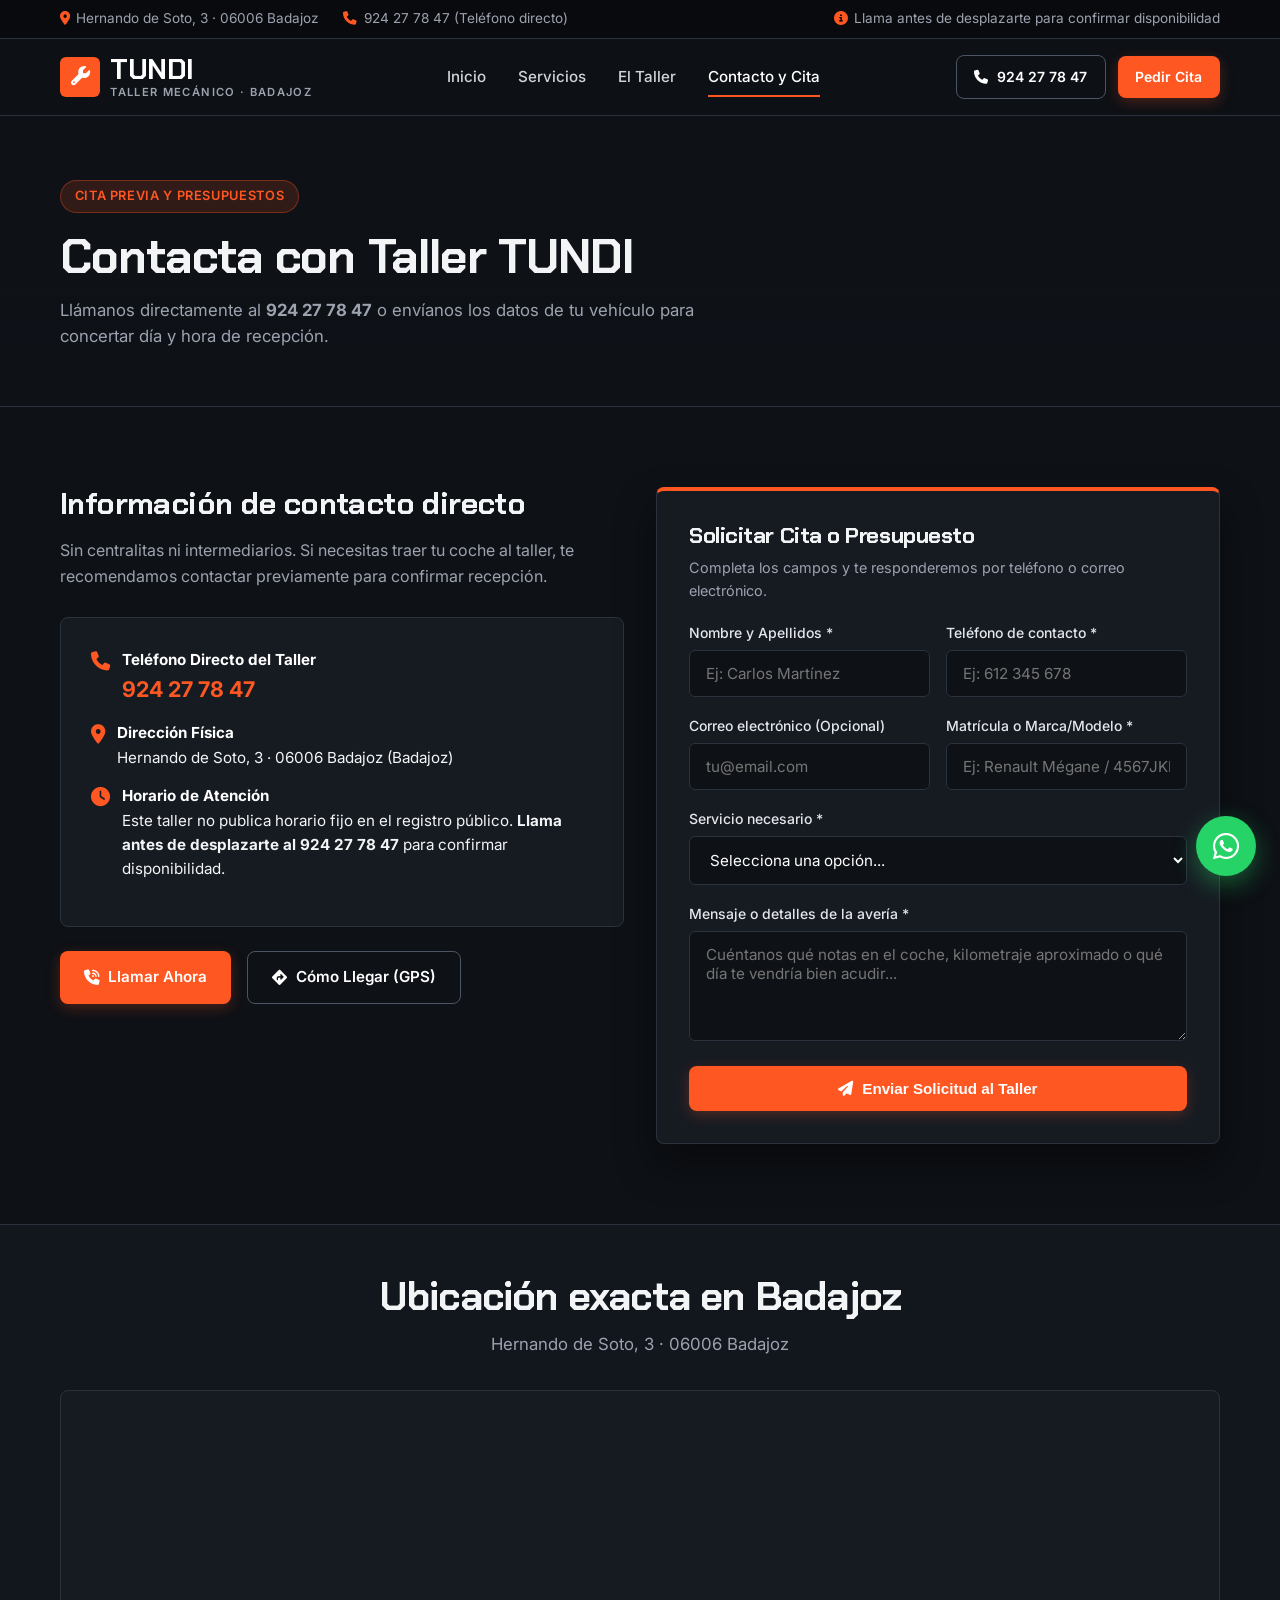
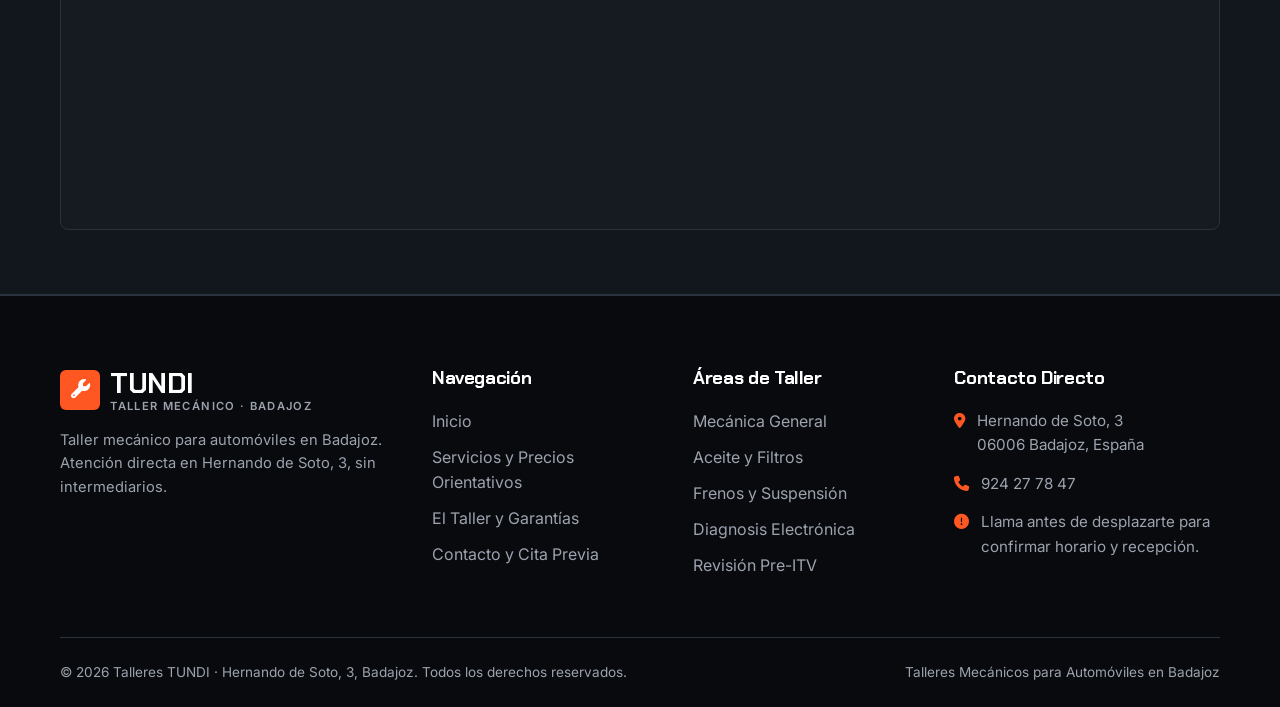
==== contacto.html @ cde03695 "Create contacto.html" ====
<!DOCTYPE html>
<html lang="es">
<head>
  <meta charset="UTF-8">
  <meta name="viewport" content="width=device-width, initial-scale=1.0">
  <title>Contacto y Cita Previa | Taller TUNDI en Badajoz (924 27 78 47)</title>
  <meta name="description" content="Pide cita previa o presupuesto en Talleres TUNDI. Dirección: Hernando de Soto, 3, 06006 Badajoz. Teléfono directo: 924 27 78 47.">
  <link rel="preconnect" href="https://fonts.googleapis.com">
  <link rel="preconnect" href="https://fonts.gstatic.com" crossorigin>
  <link href="https://fonts.googleapis.com/css2?family=Chakra+Petch:wght@600;700&family=Inter:wght@400;500;600;700&display=swap" rel="stylesheet">
  <link rel="stylesheet" href="https://cdnjs.cloudflare.com/ajax/libs/font-awesome/6.5.1/css/all.min.css">
  <link rel="stylesheet" href="styles.css">
</head>
<body>

  <!-- Barra Superior -->
  <div class="top-bar">
    <div class="container top-bar-inner">
      <div class="top-bar-info">
        <span><i class="fa-solid fa-location-dot"></i> Hernando de Soto, 3 · 06006 Badajoz</span>
        <a href="tel:+34924277847"><i class="fa-solid fa-phone"></i> 924 27 78 47 (Teléfono directo)</a>
      </div>
      <div class="top-bar-info">
        <span><i class="fa-solid fa-circle-info"></i> Llama antes de desplazarte para confirmar disponibilidad</span>
      </div>
    </div>
  </div>

  <!-- Header -->
  <header class="header">
    <div class="container nav-container">
      <a href="index.html" class="brand-logo">
        <div class="brand-icon"><i class="fa-solid fa-wrench"></i></div>
        <div>
          TUNDI
          <span class="brand-sub">Taller Mecánico · Badajoz</span>
        </div>
      </a>

      <nav class="nav-menu" id="navMenu">
        <a href="index.html" class="nav-link">Inicio</a>
        <a href="servicios.html" class="nav-link">Servicios</a>
        <a href="nosotros.html" class="nav-link">El Taller</a>
        <a href="contacto.html" class="nav-link active">Contacto y Cita</a>
      </nav>

      <div class="nav-actions">
        <a href="tel:+34924277847" class="btn btn-outline btn-sm">
          <i class="fa-solid fa-phone"></i> 924 27 78 47
        </a>
        <a href="contacto.html" class="btn btn-primary btn-sm">
          Pedir Cita
        </a>
        <button class="mobile-toggle" id="mobileToggle" aria-label="Abrir menú">
          <i class="fa-solid fa-bars"></i>
        </button>
      </div>
    </div>
  </header>

  <!-- Cabecera de Página -->
  <section class="page-header">
    <div class="container">
      <div class="badge">Cita Previa y Presupuestos</div>
      <h1>Contacta con Taller TUNDI</h1>
      <p>Llámanos directamente al <strong>924 27 78 47</strong> o envíanos los datos de tu vehículo para concertar día y hora de recepción.</p>
    </div>
  </section>

  <!-- Sección Principal de Contacto y Formulario -->
  <section class="section">
    <div class="container">
      <div class="grid-2">
        <!-- Columna Datos Directos -->
        <div>
          <h2 style="font-size: 1.9rem; margin-bottom: 1rem;">Información de contacto directo</h2>
          <p style="color: var(--text-muted); margin-bottom: 1.75rem;">
            Sin centralitas ni intermediarios. Si necesitas traer tu coche al taller, te recomendamos contactar previamente para confirmar recepción.
          </p>

          <div class="card" style="margin-bottom: 1.5rem;">
            <ul class="footer-contact" style="margin-bottom: 0;">
              <li>
                <i class="fa-solid fa-phone" style="font-size: 1.2rem;"></i>
                <div>
                  <strong style="display: block; color: #fff;">Teléfono Directo del Taller</strong>
                  <a href="tel:+34924277847" style="font-size: 1.35rem; font-weight: 700; color: var(--accent);">924 27 78 47</a>
                </div>
              </li>
              <li>
                <i class="fa-solid fa-location-dot" style="font-size: 1.2rem;"></i>
                <div>
                  <strong style="display: block; color: #fff;">Dirección Física</strong>
                  <span>Hernando de Soto, 3 · 06006 Badajoz (Badajoz)</span>
                </div>
              </li>
              <li>
                <i class="fa-solid fa-clock" style="font-size: 1.2rem;"></i>
                <div>
                  <strong style="display: block; color: #fff;">Horario de Atención</strong>
                  <span>Este taller no publica horario fijo en el registro público. <strong>Llama antes de desplazarte al 924 27 78 47</strong> para confirmar disponibilidad.</span>
                </div>
              </li>
            </ul>
          </div>

          <div style="display: flex; gap: 1rem; flex-wrap: wrap; margin-bottom: 2rem;">
            <a href="tel:+34924277847" class="btn btn-primary">
              <i class="fa-solid fa-phone-volume"></i> Llamar Ahora
            </a>
            <a href="https://www.google.com/maps/dir/?api=1&destination=Hernando+de+Soto+3+06006+Badajoz" target="_blank" rel="noopener" class="btn btn-outline">
              <i class="fa-solid fa-diamond-turn-right"></i> Cómo Llegar (GPS)
            </a>
          </div>
        </div>

        <!-- Columna Formulario Completo -->
        <div class="hero-card">
          <h3>Solicitar Cita o Presupuesto</h3>
          <p>Completa los campos y te responderemos por teléfono o correo electrónico.</p>

          <!-- REEMPLAZA 'TU_ACCESS_KEY_DE_WEB3FORMS' CON TU CLAVE GRATUITA DE https://web3forms.com -->
          <form action="https://api.web3forms.com/submit" method="POST" class="tundi-form">
            <input type="hidden" name="access_key" value="TU_ACCESS_KEY_DE_WEB3FORMS">
            <input type="hidden" name="subject" value="Solicitud de Cita/Presupuesto - Taller TUNDI">

            <div class="form-row">
              <div class="form-group">
                <label for="c-nombre">Nombre y Apellidos *</label>
                <input type="text" id="c-nombre" name="nombre" placeholder="Ej: Carlos Martínez" required>
              </div>

              <div class="form-group">
                <label for="c-telefono">Teléfono de contacto *</label>
                <input type="tel" id="c-telefono" name="telefono" placeholder="Ej: 612 345 678" required>
              </div>
            </div>

            <div class="form-row">
              <div class="form-group">
                <label for="c-email">Correo electrónico (Opcional)</label>
                <input type="email" id="c-email" name="email" placeholder="tu@email.com">
              </div>

              <div class="form-group">
                <label for="c-vehiculo">Matrícula o Marca/Modelo *</label>
                <input type="text" id="c-vehiculo" name="vehiculo" placeholder="Ej: Renault Mégane / 4567JKL" required>
              </div>
            </div>

            <div class="form-group">
              <label for="c-servicio">Servicio necesario *</label>
              <select id="c-servicio" name="servicio" required>
                <option value="">Selecciona una opción...</option>
                <option value="Mecanica General">Mecánica general (motor, embrague, distribución)</option>
                <option value="Cambio Aceite y Filtros">Cambio de aceite y filtros</option>
                <option value="Frenos y Suspension">Frenos y suspensión</option>
                <option value="Neumaticos">Neumáticos y alineación</option>
                <option value="Diagnosis Electronica">Diagnosis electrónica / Testigo encendido</option>
                <option value="Aire Acondicionado">Aire acondicionado</option>
                <option value="Pre-ITV">Revisión Pre-ITV</option>
                <option value="Electricidad">Electricidad / Batería / Alternador</option>
                <option value="Otro">Otra consulta / Confirmar disponibilidad</option>
              </select>
            </div>

            <div class="form-group">
              <label for="c-mensaje">Mensaje o detalles de la avería *</label>
              <textarea id="c-mensaje" name="mensaje" placeholder="Cuéntanos qué notas en el coche, kilometraje aproximado o qué día te vendría bien acudir..." required></textarea>
            </div>

            <button type="submit" class="btn btn-primary" style="width: 100%;">
              <i class="fa-solid fa-paper-plane"></i> Enviar Solicitud al Taller
            </button>

            <div class="form-status"></div>
          </form>
        </div>
      </div>
    </div>
  </section>

  <!-- Mapa Interactivo Completo -->
  <section class="section section-alt" style="padding-top: 3rem; padding-bottom: 4rem;">
    <div class="container">
      <div class="section-header" style="margin-bottom: 2rem;">
        <h2>Ubicación exacta en Badajoz</h2>
        <p>Hernando de Soto, 3 · 06006 Badajoz</p>
      </div>

      <div class="map-container" style="height: 440px;">
        <iframe 
          src="https://www.google.com/maps?q=Hernando+de+Soto,+3,+06006+Badajoz,+España&output=embed" 
          title="Mapa de ubicación de Talleres TUNDI en Hernando de Soto, 3, Badajoz"
          loading="lazy" 
          referrerpolicy="no-referrer-when-downgrade">
        </iframe>
      </div>
    </div>
  </section>

  <!-- Footer -->
  <footer class="footer">
    <div class="container">
      <div class="footer-grid">
        <div>
          <a href="index.html" class="brand-logo" style="margin-bottom: 1rem;">
            <div class="brand-icon"><i class="fa-solid fa-wrench"></i></div>
            <div>
              TUNDI
              <span class="brand-sub">Taller Mecánico · Badajoz</span>
            </div>
          </a>
          <p style="font-size: 0.92rem; margin-bottom: 1.25rem;">
            Taller mecánico para automóviles en Badajoz. Atención directa en Hernando de Soto, 3, sin intermediarios.
          </p>
        </div>

        <div>
          <h4>Navegación</h4>
          <ul class="footer-links">
            <li><a href="index.html">Inicio</a></li>
            <li><a href="servicios.html">Servicios y Precios Orientativos</a></li>
            <li><a href="nosotros.html">El Taller y Garantías</a></li>
            <li><a href="contacto.html">Contacto y Cita Previa</a></li>
          </ul>
        </div>

        <div>
          <h4>Áreas de Taller</h4>
          <ul class="footer-links">
            <li><a href="servicios.html#mecanica">Mecánica General</a></li>
            <li><a href="servicios.html#mantenimiento">Aceite y Filtros</a></li>
            <li><a href="servicios.html#frenos">Frenos y Suspensión</a></li>
            <li><a href="servicios.html#diagnosis">Diagnosis Electrónica</a></li>
            <li><a href="servicios.html#preitv">Revisión Pre-ITV</a></li>
          </ul>
        </div>

        <div>
          <h4>Contacto Directo</h4>
          <ul class="footer-contact">
            <li>
              <i class="fa-solid fa-location-dot"></i>
              <span>Hernando de Soto, 3<br>06006 Badajoz, España</span>
            </li>
            <li>
              <i class="fa-solid fa-phone"></i>
              <a href="tel:+34924277847">924 27 78 47</a>
            </li>
            <li>
              <i class="fa-solid fa-circle-exclamation"></i>
              <span>Llama antes de desplazarte para confirmar horario y recepción.</span>
            </li>
          </ul>
        </div>
      </div>

      <div class="footer-bottom">
        <p>&copy; <span id="currentYear">2026</span> Talleres TUNDI · Hernando de Soto, 3, Badajoz. Todos los derechos reservados.</p>
        <p>Talleres Mecánicos para Automóviles en Badajoz</p>
      </div>
    </div>
  </footer>

  <!-- Botón Flotante WhatsApp -->
  <a href="https://wa.me/34924277847?text=Hola%20Taller%20TUNDI,%20quisiera%20pedir%20cita%20previa%20para%20revisar%20mi%20coche." target="_blank" rel="noopener" class="whatsapp-float" aria-label="Contactar por WhatsApp">
    <span class="whatsapp-tooltip">¿Necesitas cita o presupuesto?</span>
    <i class="fa-brands fa-whatsapp"></i>
  </a>

  <script src="script.js"></script>
</body>
</html>
---- styles.css ----
/* ==========================================================================
   TALLERES TUNDI - BADAJOZ | HOJA DE ESTILOS PRINCIPAL
   Diseño Industrial Moderno & Conversión Local
   ========================================================================== */

:root {
  --bg-dark: #0e1116;
  --bg-card: #161b22;
  --bg-card-hover: #1f2630;
  --bg-light: #f4f6f9;
  --text-main: #f3f4f6;
  --text-muted: #9ca3af;
  --text-dark: #111827;
  --accent: #ff5722;
  --accent-hover: #e64a19;
  --accent-glow: rgba(255, 87, 34, 0.25);
  --whatsapp: #25d366;
  --whatsapp-hover: #1ebe5d;
  --border-dark: #2a323d;
  --radius: 8px;
  --transition: all 0.25s cubic-bezier(0.4, 0, 0.2, 1);
  --container-width: 1200px;
}

/* Reset y Base */
*, *::before, *::after {
  box-sizing: border-box;
  margin: 0;
  padding: 0;
}

html {
  scroll-behavior: smooth;
  font-size: 16px;
}

body {
  font-family: 'Inter', -apple-system, BlinkMacSystemFont, sans-serif;
  background-color: var(--bg-dark);
  color: var(--text-main);
  line-height: 1.6;
  overflow-x: hidden;
}

h1, h2, h3, h4, .brand-logo {
  font-family: 'Chakra Petch', sans-serif;
  font-weight: 700;
  line-height: 1.15;
  letter-spacing: -0.02em;
}

a {
  color: inherit;
  text-decoration: none;
  transition: var(--transition);
}

ul {
  list-style: none;
}

img {
  max-width: 100%;
  display: block;
}

.container {
  width: 100%;
  max-width: var(--container-width);
  margin: 0 auto;
  padding: 0 1.25rem;
}

/* ==========================================================================
   TOP BAR & HEADER NAVEGACIÓN
   ========================================================================== */
.top-bar {
  background-color: #080a0d;
  border-bottom: 1px solid var(--border-dark);
  font-size: 0.85rem;
  color: var(--text-muted);
  padding: 0.5rem 0;
}

.top-bar-inner {
  display: flex;
  justify-content: space-between;
  align-items: center;
  flex-wrap: wrap;
  gap: 0.75rem;
}

.top-bar-info {
  display: flex;
  align-items: center;
  gap: 1.5rem;
  flex-wrap: wrap;
}

.top-bar-info span, .top-bar-info a {
  display: inline-flex;
  align-items: center;
  gap: 0.4rem;
}

.top-bar-info i {
  color: var(--accent);
}

.top-bar-info a:hover {
  color: #fff;
}

.header {
  position: sticky;
  top: 0;
  z-index: 999;
  background-color: rgba(14, 17, 22, 0.95);
  backdrop-filter: blur(10px);
  border-bottom: 1px solid var(--border-dark);
}

.nav-container {
  display: flex;
  justify-content: space-between;
  align-items: center;
  height: 76px;
}

.brand-logo {
  display: flex;
  align-items: center;
  gap: 0.65rem;
  font-size: 1.75rem;
  color: #fff;
  text-transform: uppercase;
}

.brand-icon {
  background: var(--accent);
  color: #fff;
  width: 40px;
  height: 40px;
  border-radius: 6px;
  display: grid;
  place-items: center;
  font-size: 1.2rem;
}

.brand-sub {
  display: block;
  font-family: 'Inter', sans-serif;
  font-size: 0.7rem;
  font-weight: 600;
  color: var(--text-muted);
  letter-spacing: 0.12em;
  text-transform: uppercase;
}

.nav-menu {
  display: flex;
  align-items: center;
  gap: 2rem;
}

.nav-link {
  font-weight: 500;
  font-size: 0.95rem;
  color: #d1d5db;
  position: relative;
  padding: 0.5rem 0;
}

.nav-link:hover, .nav-link.active {
  color: #fff;
}

.nav-link::after {
  content: '';
  position: absolute;
  bottom: 0;
  left: 0;
  width: 0;
  height: 2px;
  background-color: var(--accent);
  transition: var(--transition);
}

.nav-link:hover::after, .nav-link.active::after {
  width: 100%;
}

.nav-actions {
  display: flex;
  align-items: center;
  gap: 0.75rem;
}

.mobile-toggle {
  display: none;
  background: transparent;
  border: 1px solid var(--border-dark);
  color: #fff;
  width: 42px;
  height: 42px;
  border-radius: 6px;
  font-size: 1.25rem;
  cursor: pointer;
}

/* ==========================================================================
   BOTONES Y ELEMENTOS UI
   ========================================================================== */
.btn {
  display: inline-flex;
  align-items: center;
  justify-content: center;
  gap: 0.55rem;
  padding: 0.85rem 1.5rem;
  font-weight: 600;
  font-size: 0.95rem;
  border-radius: var(--radius);
  border: none;
  cursor: pointer;
  transition: var(--transition);
  text-align: center;
}

.btn-primary {
  background-color: var(--accent);
  color: #fff;
  box-shadow: 0 4px 14px var(--accent-glow);
}

.btn-primary:hover {
  background-color: var(--accent-hover);
  transform: translateY(-2px);
}

.btn-outline {
  background-color: transparent;
  color: #fff;
  border: 1px solid #4b5563;
}

.btn-outline:hover {
  border-color: var(--accent);
  background-color: rgba(255, 87, 34, 0.1);
}

.btn-sm {
  padding: 0.6rem 1.1rem;
  font-size: 0.875rem;
}

.badge {
  display: inline-flex;
  align-items: center;
  gap: 0.4rem;
  background-color: rgba(255, 87, 34, 0.15);
  color: var(--accent);
  border: 1px solid rgba(255, 87, 34, 0.35);
  padding: 0.35rem 0.85rem;
  border-radius: 999px;
  font-size: 0.8rem;
  font-weight: 600;
  text-transform: uppercase;
  letter-spacing: 0.05em;
  margin-bottom: 1rem;
}

/* ==========================================================================
   HERO & PAGE HEADERS
   ========================================================================== */
.hero {
  position: relative;
  padding: 5.5rem 0;
  background: 
    linear-gradient(90deg, rgba(14, 17, 22, 0.96) 0%, rgba(14, 17, 22, 0.84) 55%, rgba(14, 17, 22, 0.65) 100%),
    url('https://images.unsplash.com/photo-1619642751034-765dfdf7c58e?auto=format&fit=crop&w=1600&q=80') center/cover no-repeat;
  border-bottom: 1px solid var(--border-dark);
}

.hero-grid {
  display: grid;
  grid-template-columns: 1.25fr 0.85fr;
  gap: 3rem;
  align-items: center;
}

.hero h1 {
  font-size: clamp(2.3rem, 4.5vw, 3.6rem);
  margin-bottom: 1.25rem;
  color: #fff;
}

.hero h1 span {
  color: var(--accent);
}

.hero-lead {
  font-size: 1.125rem;
  color: #d1d5db;
  margin-bottom: 2rem;
  max-width: 600px;
}

.hero-cta-group {
  display: flex;
  flex-wrap: wrap;
  gap: 1rem;
  margin-bottom: 2.5rem;
}

.hero-trust-strip {
  display: grid;
  grid-template-columns: repeat(3, 1fr);
  gap: 1rem;
  padding-top: 1.5rem;
  border-top: 1px solid var(--border-dark);
}

.trust-item strong {
  display: block;
  font-family: 'Chakra Petch', sans-serif;
  font-size: 1.25rem;
  color: #fff;
}

.trust-item span {
  font-size: 0.85rem;
  color: var(--text-muted);
}

/* Tarjeta rápida en Hero */
.hero-card {
  background-color: var(--bg-card);
  border: 1px solid var(--border-dark);
  border-top: 4px solid var(--accent);
  border-radius: var(--radius);
  padding: 2rem;
  box-shadow: 0 20px 40px rgba(0, 0, 0, 0.45);
}

.hero-card h3 {
  font-size: 1.4rem;
  margin-bottom: 0.4rem;
}

.hero-card p {
  font-size: 0.9rem;
  color: var(--text-muted);
  margin-bottom: 1.25rem;
}

/* Cabeceras internas */
.page-header {
  padding: 4rem 0 3.5rem;
  background: 
    linear-gradient(180deg, rgba(14, 17, 22, 0.9) 0%, var(--bg-dark) 100%),
    url('https://images.unsplash.com/photo-1530046339160-ce3e530c7d2f?auto=format&fit=crop&w=1600&q=80') center/cover no-repeat;
  border-bottom: 1px solid var(--border-dark);
}

.page-header h1 {
  font-size: clamp(2rem, 4vw, 3rem);
  margin-bottom: 0.75rem;
}

.page-header p {
  color: var(--text-muted);
  max-width: 680px;
  font-size: 1.05rem;
}

/* ==========================================================================
   SECCIONES GENERALES & CARDS
   ========================================================================== */
.section {
  padding: 5rem 0;
}

.section-alt {
  background-color: #12161d;
  border-top: 1px solid var(--border-dark);
  border-bottom: 1px solid var(--border-dark);
}

.section-header {
  text-align: center;
  max-width: 720px;
  margin: 0 auto 3.5rem;
}

.section-header h2 {
  font-size: clamp(1.85rem, 3.2vw, 2.5rem);
  margin-bottom: 0.75rem;
}

.section-header p {
  color: var(--text-muted);
  font-size: 1.05rem;
}

.grid-3 {
  display: grid;
  grid-template-columns: repeat(auto-fit, minmax(300px, 1fr));
  gap: 1.75rem;
}

.grid-2 {
  display: grid;
  grid-template-columns: repeat(auto-fit, minmax(340px, 1fr));
  gap: 2rem;
}

.card {
  background-color: var(--bg-card);
  border: 1px solid var(--border-dark);
  border-radius: var(--radius);
  padding: 1.85rem;
  transition: var(--transition);
  display: flex;
  flex-direction: column;
  justify-content: space-between;
}

.card:hover {
  background-color: var(--bg-card-hover);
  border-color: rgba(255, 87, 34, 0.5);
  transform: translateY(-4px);
}

.card-icon {
  width: 50px;
  height: 50px;
  background-color: rgba(255, 87, 34, 0.12);
  color: var(--accent);
  border-radius: 8px;
  display: grid;
  place-items: center;
  font-size: 1.35rem;
  margin-bottom: 1.25rem;
}

.card h3 {
  font-size: 1.3rem;
  margin-bottom: 0.65rem;
}

.card p {
  color: var(--text-muted);
  font-size: 0.95rem;
  margin-bottom: 1.25rem;
}

.card-link {
  color: var(--accent);
  font-weight: 600;
  font-size: 0.9rem;
  display: inline-flex;
  align-items: center;
  gap: 0.4rem;
}

.card-link:hover {
  gap: 0.7rem;
}

/* ==========================================================================
   TABLA DE PRECIOS ORIENTATIVOS Y BLOQUES INFORMATIVOS
   ========================================================================== */
.price-table-wrapper {
  background-color: var(--bg-card);
  border: 1px solid var(--border-dark);
  border-radius: var(--radius);
  overflow-x: auto;
}

.price-table {
  width: 100%;
  border-collapse: collapse;
  text-align: left;
}

.price-table th, .price-table td {
  padding: 1rem 1.25rem;
  border-bottom: 1px solid var(--border-dark);
}

.price-table th {
  background-color: #1c222b;
  font-family: 'Chakra Petch', sans-serif;
  text-transform: uppercase;
  font-size: 0.85rem;
  letter-spacing: 0.05em;
  color: #fff;
}

.price-table tr:last-child td {
  border-bottom: none;
}

.price-table tr:hover td {
  background-color: rgba(255, 255, 255, 0.02);
}

.price-tag {
  font-weight: 700;
  color: var(--accent);
  font-family: 'Chakra Petch', sans-serif;
  font-size: 1.05rem;
}

.disclaimer-box {
  margin-top: 1.25rem;
  padding: 1rem 1.25rem;
  background-color: rgba(255, 87, 34, 0.08);
  border-left: 3px solid var(--accent);
  border-radius: 4px;
  font-size: 0.9rem;
  color: #d1d5db;
}

/* ==========================================================================
   PASOS / CONSEJOS DE TRANSPARENCIA
   ========================================================================== */
.step-card {
  position: relative;
  padding-left: 1.5rem;
  border-left: 2px solid var(--border-dark);
}

.step-number {
  font-family: 'Chakra Petch', sans-serif;
  font-size: 1.75rem;
  font-weight: 700;
  color: var(--accent);
  margin-bottom: 0.35rem;
}

/* ==========================================================================
   FORMULARIOS
   ========================================================================== */
.form-group {
  margin-bottom: 1.1rem;
}

.form-row {
  display: grid;
  grid-template-columns: 1fr 1fr;
  gap: 1rem;
}

label {
  display: block;
  font-size: 0.875rem;
  font-weight: 500;
  margin-bottom: 0.4rem;
  color: #e5e7eb;
}

input, select, textarea {
  width: 100%;
  padding: 0.8rem 1rem;
  background-color: #0e1116;
  border: 1px solid var(--border-dark);
  border-radius: 6px;
  color: #fff;
  font-family: inherit;
  font-size: 0.95rem;
  transition: var(--transition);
}

input:focus, select:focus, textarea:focus {
  outline: none;
  border-color: var(--accent);
  box-shadow: 0 0 0 3px var(--accent-glow);
}

textarea {
  resize: vertical;
  min-height: 110px;
}

.form-status {
  margin-top: 1rem;
  padding: 0.85rem 1rem;
  border-radius: 6px;
  font-size: 0.9rem;
  display: none;
}

.form-status.success {
  display: block;
  background-color: rgba(37, 211, 102, 0.15);
  border: 1px solid #25d366;
  color: #86efac;
}

.form-status.error {
  display: block;
  background-color: rgba(239, 68, 68, 0.15);
  border: 1px solid #ef4444;
  color: #fca5a5;
}

/* ==========================================================================
   MAPA Y BLOQUES DE UBICACIÓN
   ========================================================================== */
.map-container {
  position: relative;
  width: 100%;
  height: 380px;
  background-color: var(--bg-card);
  border: 1px solid var(--border-dark);
  border-radius: var(--radius);
  overflow: hidden;
}

.map-container iframe {
  width: 100%;
  height: 100%;
  border: 0;
  filter: invert(90%) hue-rotate(180deg) contrast(92%);
}

.map-placeholder {
  width: 100%;
  height: 100%;
  display: flex;
  flex-direction: column;
  align-items: center;
  justify-content: center;
  text-align: center;
  padding: 2rem;
  background: radial-gradient(circle at center, #1c232d 0%, #11151c 100%);
}

/* ==========================================================================
   CTA BANNER & FOOTER
   ========================================================================== */
.cta-banner {
  background: linear-gradient(135deg, #1d242e 0%, #12161d 100%);
  border: 1px solid var(--border-dark);
  border-left: 5px solid var(--accent);
  border-radius: var(--radius);
  padding: 3rem 2.5rem;
  display: flex;
  justify-content: space-between;
  align-items: center;
  flex-wrap: wrap;
  gap: 2rem;
}

.footer {
  background-color: #080a0d;
  border-top: 1px solid var(--border-dark);
  padding: 4.5rem 0 1.5rem;
  color: var(--text-muted);
}

.footer-grid {
  display: grid;
  grid-template-columns: 1.5fr 1fr 1fr 1.2fr;
  gap: 2.5rem;
  margin-bottom: 3rem;
}

.footer h4 {
  color: #fff;
  font-size: 1.15rem;
  margin-bottom: 1.25rem;
}

.footer-links li {
  margin-bottom: 0.65rem;
}

.footer-links a:hover {
  color: var(--accent);
}

.footer-contact li {
  display: flex;
  align-items: flex-start;
  gap: 0.75rem;
  margin-bottom: 0.9rem;
  font-size: 0.95rem;
}

.footer-contact i {
  color: var(--accent);
  margin-top: 0.25rem;
}

.footer-bottom {
  border-top: 1px solid var(--border-dark);
  padding-top: 1.5rem;
  display: flex;
  justify-content: space-between;
  align-items: center;
  flex-wrap: wrap;
  gap: 1rem;
  font-size: 0.85rem;
}

/* ==========================================================================
   BOTÓN FLOTANTE WHATSAPP
   ========================================================================== */
.whatsapp-float {
  position: fixed;
  bottom: 24px;
  right: 24px;
  z-index: 1000;
  background-color: var(--whatsapp);
  color: #fff;
  width: 60px;
  height: 60px;
  border-radius: 50%;
  display: flex;
  align-items: center;
  justify-content: center;
  font-size: 1.85rem;
  box-shadow: 0 8px 25px rgba(37, 211, 102, 0.4);
  animation: pulse-wa 2.5s infinite;
}

.whatsapp-float:hover {
  background-color: var(--whatsapp-hover);
  transform: scale(1.08);
}

.whatsapp-tooltip {
  position: absolute;
  right: 72px;
  background-color: #161b22;
  color: #fff;
  padding: 0.45rem 0.85rem;
  border-radius: 6px;
  font-size: 0.82rem;
  font-weight: 600;
  white-space: nowrap;
  border: 1px solid var(--border-dark);
  opacity: 0;
  pointer-events: none;
  transition: var(--transition);
}

.whatsapp-float:hover .whatsapp-tooltip {
  opacity: 1;
}

@keyframes pulse-wa {
  0% { box-shadow: 0 0 0 0 rgba(37, 211, 102, 0.6); }
  70% { box-shadow: 0 0 0 15px rgba(37, 211, 102, 0); }
  100% { box-shadow: 0 0 0 0 rgba(37, 211, 102, 0); }
}

/* ==========================================================================
   RESPONSIVE MEDIA QUERIES
   ========================================================================== */
@media (max-width: 992px) {
  .hero-grid {
    grid-template-columns: 1fr;
  }
  .footer-grid {
    grid-template-columns: 1fr 1fr;
  }
}

@media (max-width: 768px) {
  .top-bar {
    display: none;
  }
  .mobile-toggle {
    display: grid;
    place-items: center;
  }
  .nav-menu {
    position: fixed;
    top: 76px;
    left: -100%;
    width: 100%;
    height: calc(100vh - 76px);
    background-color: var(--bg-dark);
    flex-direction: column;
    align-items: flex-start;
    padding: 2rem 1.5rem;
    gap: 1.5rem;
    transition: 0.3s ease;
    border-top: 1px solid var(--border-dark);
  }
  .nav-menu.active {
    left: 0;
  }
  .nav-actions .btn-primary {
    display: none;
  }
  .form-row {
    grid-template-columns: 1fr;
  }
  .hero-trust-strip {
    grid-template-columns: 1fr;
  }
  .footer-grid {
    grid-template-columns: 1fr;
  }
}
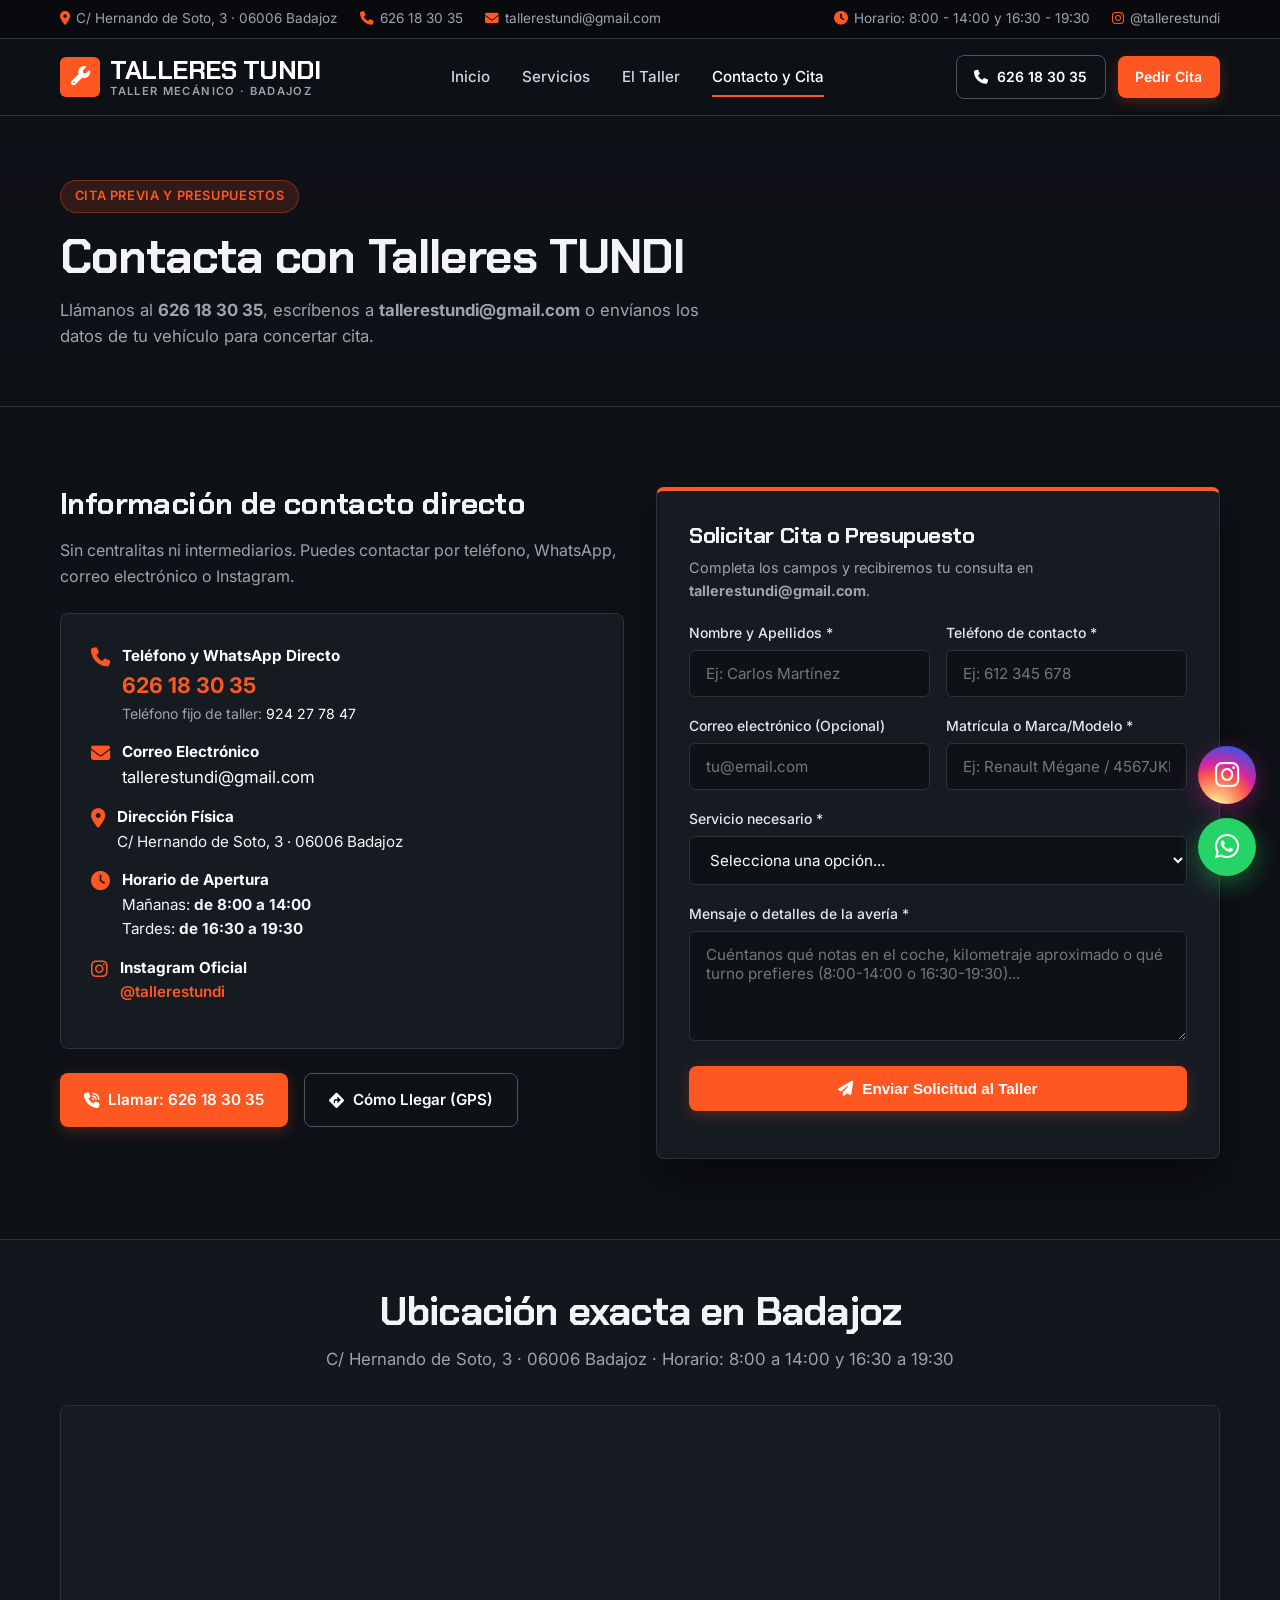
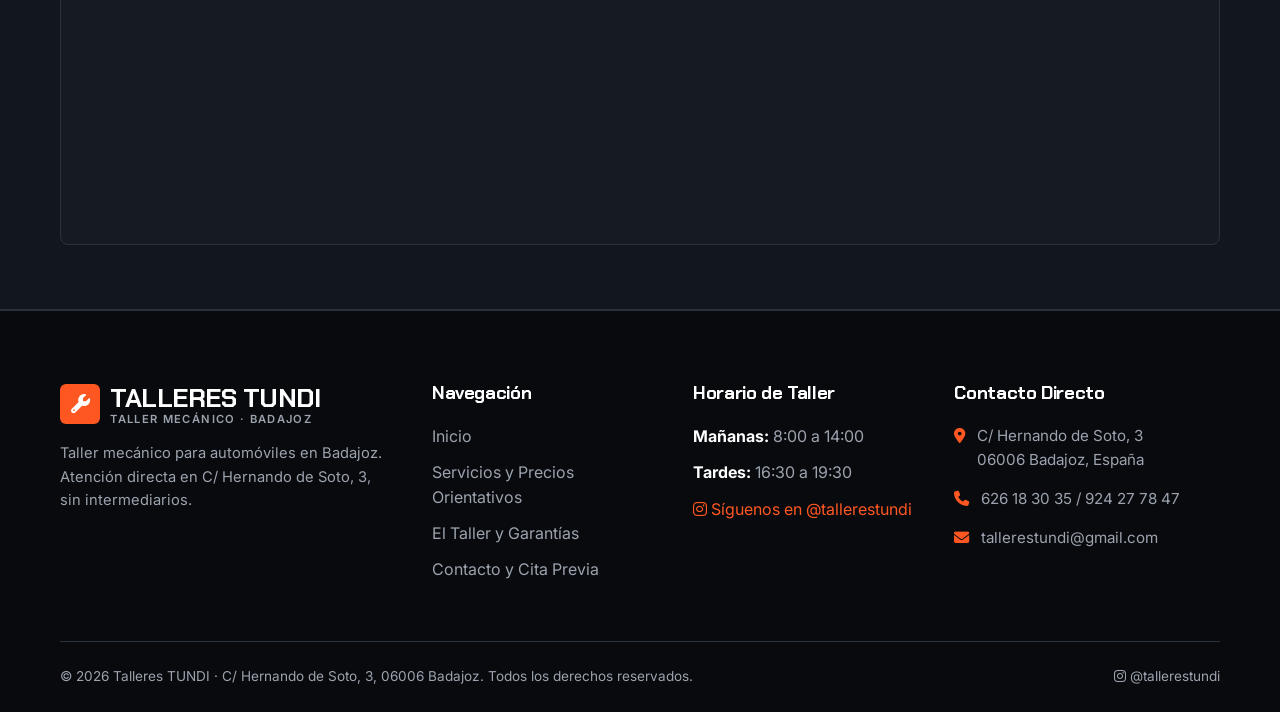
==== commit 0b060f81: "Update contact details and information in contacto.html" ====
--- a/contacto.html
+++ b/contacto.html
@@ -3,8 +3,8 @@
 <head>
   <meta charset="UTF-8">
   <meta name="viewport" content="width=device-width, initial-scale=1.0">
-  <title>Contacto y Cita Previa | Taller TUNDI en Badajoz (924 27 78 47)</title>
-  <meta name="description" content="Pide cita previa o presupuesto en Talleres TUNDI. Dirección: Hernando de Soto, 3, 06006 Badajoz. Teléfono directo: 924 27 78 47.">
+  <title>Contacto y Cita Previa | Talleres TUNDI Badajoz (626 18 30 35)</title>
+  <meta name="description" content="Pide cita previa o presupuesto en Talleres TUNDI. C/ Hernando de Soto, 3, 06006 Badajoz. Horario: 8:00-14:00 y 16:30-19:30. Tel: 626 18 30 35. Email: tallerestundi@gmail.com.">
   <link rel="preconnect" href="https://fonts.googleapis.com">
   <link rel="preconnect" href="https://fonts.gstatic.com" crossorigin>
   <link href="https://fonts.googleapis.com/css2?family=Chakra+Petch:wght@600;700&family=Inter:wght@400;500;600;700&display=swap" rel="stylesheet">
@@ -17,11 +17,13 @@
   <div class="top-bar">
     <div class="container top-bar-inner">
       <div class="top-bar-info">
-        <span><i class="fa-solid fa-location-dot"></i> Hernando de Soto, 3 · 06006 Badajoz</span>
-        <a href="tel:+34924277847"><i class="fa-solid fa-phone"></i> 924 27 78 47 (Teléfono directo)</a>
+        <span><i class="fa-solid fa-location-dot"></i> C/ Hernando de Soto, 3 · 06006 Badajoz</span>
+        <a href="tel:+34626183035"><i class="fa-solid fa-phone"></i> 626 18 30 35</a>
+        <a href="mailto:tallerestundi@gmail.com"><i class="fa-solid fa-envelope"></i> tallerestundi@gmail.com</a>
       </div>
       <div class="top-bar-info">
-        <span><i class="fa-solid fa-circle-info"></i> Llama antes de desplazarte para confirmar disponibilidad</span>
+        <span><i class="fa-solid fa-clock"></i> Horario: 8:00 - 14:00 y 16:30 - 19:30</span>
+        <a href="https://www.instagram.com/tallerestundi/" target="_blank" rel="noopener"><i class="fa-brands fa-instagram"></i> @tallerestundi</a>
       </div>
     </div>
   </div>
@@ -32,7 +34,7 @@
       <a href="index.html" class="brand-logo">
         <div class="brand-icon"><i class="fa-solid fa-wrench"></i></div>
         <div>
-          TUNDI
+          TALLERES TUNDI
           <span class="brand-sub">Taller Mecánico · Badajoz</span>
         </div>
       </a>
@@ -45,8 +47,8 @@
       </nav>
 
       <div class="nav-actions">
-        <a href="tel:+34924277847" class="btn btn-outline btn-sm">
-          <i class="fa-solid fa-phone"></i> 924 27 78 47
+        <a href="tel:+34626183035" class="btn btn-outline btn-sm">
+          <i class="fa-solid fa-phone"></i> 626 18 30 35
         </a>
         <a href="contacto.html" class="btn btn-primary btn-sm">
           Pedir Cita
@@ -62,8 +64,8 @@
   <section class="page-header">
     <div class="container">
       <div class="badge">Cita Previa y Presupuestos</div>
-      <h1>Contacta con Taller TUNDI</h1>
-      <p>Llámanos directamente al <strong>924 27 78 47</strong> o envíanos los datos de tu vehículo para concertar día y hora de recepción.</p>
+      <h1>Contacta con Talleres TUNDI</h1>
+      <p>Llámanos al <strong>626 18 30 35</strong>, escríbenos a <strong>tallerestundi@gmail.com</strong> o envíanos los datos de tu vehículo para concertar cita.</p>
     </div>
   </section>
 
@@ -74,8 +76,8 @@
         <!-- Columna Datos Directos -->
         <div>
           <h2 style="font-size: 1.9rem; margin-bottom: 1rem;">Información de contacto directo</h2>
-          <p style="color: var(--text-muted); margin-bottom: 1.75rem;">
-            Sin centralitas ni intermediarios. Si necesitas traer tu coche al taller, te recomendamos contactar previamente para confirmar recepción.
+          <p style="color: var(--text-muted); margin-bottom: 1.5rem;">
+            Sin centralitas ni intermediarios. Puedes contactar por teléfono, WhatsApp, correo electrónico o Instagram.
           </p>
 
           <div class="card" style="margin-bottom: 1.5rem;">
@@ -83,30 +85,45 @@
               <li>
                 <i class="fa-solid fa-phone" style="font-size: 1.2rem;"></i>
                 <div>
-                  <strong style="display: block; color: #fff;">Teléfono Directo del Taller</strong>
-                  <a href="tel:+34924277847" style="font-size: 1.35rem; font-weight: 700; color: var(--accent);">924 27 78 47</a>
+                  <strong style="display: block; color: #fff;">Teléfono y WhatsApp Directo</strong>
+                  <a href="tel:+34626183035" style="font-size: 1.35rem; font-weight: 700; color: var(--accent);">626 18 30 35</a>
+                  <span style="display: block; font-size: 0.88rem; color: var(--text-muted);">Teléfono fijo de taller: <a href="tel:+34924277847" style="color: #fff;">924 27 78 47</a></span>
+                </div>
+              </li>
+              <li>
+                <i class="fa-solid fa-envelope" style="font-size: 1.2rem;"></i>
+                <div>
+                  <strong style="display: block; color: #fff;">Correo Electrónico</strong>
+                  <a href="mailto:tallerestundi@gmail.com" style="font-size: 1.05rem; color: #fff;">tallerestundi@gmail.com</a>
                 </div>
               </li>
               <li>
                 <i class="fa-solid fa-location-dot" style="font-size: 1.2rem;"></i>
                 <div>
                   <strong style="display: block; color: #fff;">Dirección Física</strong>
-                  <span>Hernando de Soto, 3 · 06006 Badajoz (Badajoz)</span>
+                  <span>C/ Hernando de Soto, 3 · 06006 Badajoz</span>
                 </div>
               </li>
               <li>
                 <i class="fa-solid fa-clock" style="font-size: 1.2rem;"></i>
                 <div>
-                  <strong style="display: block; color: #fff;">Horario de Atención</strong>
-                  <span>Este taller no publica horario fijo en el registro público. <strong>Llama antes de desplazarte al 924 27 78 47</strong> para confirmar disponibilidad.</span>
+                  <strong style="display: block; color: #fff;">Horario de Apertura</strong>
+                  <span>Mañanas: <strong>de 8:00 a 14:00</strong><br>Tardes: <strong>de 16:30 a 19:30</strong></span>
+                </div>
+              </li>
+              <li>
+                <i class="fa-brands fa-instagram" style="font-size: 1.2rem;"></i>
+                <div>
+                  <strong style="display: block; color: #fff;">Instagram Oficial</strong>
+                  <a href="https://www.instagram.com/tallerestundi/" target="_blank" rel="noopener" style="color: var(--accent); font-weight: 600;">@tallerestundi</a>
                 </div>
               </li>
             </ul>
           </div>
 
           <div style="display: flex; gap: 1rem; flex-wrap: wrap; margin-bottom: 2rem;">
-            <a href="tel:+34924277847" class="btn btn-primary">
-              <i class="fa-solid fa-phone-volume"></i> Llamar Ahora
+            <a href="tel:+34626183035" class="btn btn-primary">
+              <i class="fa-solid fa-phone-volume"></i> Llamar: 626 18 30 35
             </a>
             <a href="https://www.google.com/maps/dir/?api=1&destination=Hernando+de+Soto+3+06006+Badajoz" target="_blank" rel="noopener" class="btn btn-outline">
               <i class="fa-solid fa-diamond-turn-right"></i> Cómo Llegar (GPS)
@@ -117,12 +134,12 @@
         <!-- Columna Formulario Completo -->
         <div class="hero-card">
           <h3>Solicitar Cita o Presupuesto</h3>
-          <p>Completa los campos y te responderemos por teléfono o correo electrónico.</p>
-
-          <!-- REEMPLAZA 'TU_ACCESS_KEY_DE_WEB3FORMS' CON TU CLAVE GRATUITA DE https://web3forms.com -->
+          <p>Completa los campos y recibiremos tu consulta en <strong>tallerestundi@gmail.com</strong>.</p>
+
+          <!-- REEMPLAZA 'TU_ACCESS_KEY_DE_WEB3FORMS' CON TU CLAVE GRATUITA DE https://web3forms.com VINCULADA A tallerestundi@gmail.com -->
           <form action="https://api.web3forms.com/submit" method="POST" class="tundi-form">
             <input type="hidden" name="access_key" value="TU_ACCESS_KEY_DE_WEB3FORMS">
-            <input type="hidden" name="subject" value="Solicitud de Cita/Presupuesto - Taller TUNDI">
+            <input type="hidden" name="subject" value="Solicitud de Cita/Presupuesto - Talleres TUNDI">
 
             <div class="form-row">
               <div class="form-group">
@@ -160,13 +177,13 @@
                 <option value="Aire Acondicionado">Aire acondicionado</option>
                 <option value="Pre-ITV">Revisión Pre-ITV</option>
                 <option value="Electricidad">Electricidad / Batería / Alternador</option>
-                <option value="Otro">Otra consulta / Confirmar disponibilidad</option>
+                <option value="Otro">Otra consulta</option>
               </select>
             </div>
 
             <div class="form-group">
               <label for="c-mensaje">Mensaje o detalles de la avería *</label>
-              <textarea id="c-mensaje" name="mensaje" placeholder="Cuéntanos qué notas en el coche, kilometraje aproximado o qué día te vendría bien acudir..." required></textarea>
+              <textarea id="c-mensaje" name="mensaje" placeholder="Cuéntanos qué notas en el coche, kilometraje aproximado o qué turno prefieres (8:00-14:00 o 16:30-19:30)..." required></textarea>
             </div>
 
             <button type="submit" class="btn btn-primary" style="width: 100%;">
@@ -185,13 +202,13 @@
     <div class="container">
       <div class="section-header" style="margin-bottom: 2rem;">
         <h2>Ubicación exacta en Badajoz</h2>
-        <p>Hernando de Soto, 3 · 06006 Badajoz</p>
+        <p>C/ Hernando de Soto, 3 · 06006 Badajoz · Horario: 8:00 a 14:00 y 16:30 a 19:30</p>
       </div>
 
       <div class="map-container" style="height: 440px;">
         <iframe 
           src="https://www.google.com/maps?q=Hernando+de+Soto,+3,+06006+Badajoz,+España&output=embed" 
-          title="Mapa de ubicación de Talleres TUNDI en Hernando de Soto, 3, Badajoz"
+          title="Mapa de ubicación de Talleres TUNDI en C/ Hernando de Soto, 3, Badajoz"
           loading="lazy" 
           referrerpolicy="no-referrer-when-downgrade">
         </iframe>
@@ -207,12 +224,12 @@
           <a href="index.html" class="brand-logo" style="margin-bottom: 1rem;">
             <div class="brand-icon"><i class="fa-solid fa-wrench"></i></div>
             <div>
-              TUNDI
+              TALLERES TUNDI
               <span class="brand-sub">Taller Mecánico · Badajoz</span>
             </div>
           </a>
           <p style="font-size: 0.92rem; margin-bottom: 1.25rem;">
-            Taller mecánico para automóviles en Badajoz. Atención directa en Hernando de Soto, 3, sin intermediarios.
+            Taller mecánico para automóviles en Badajoz. Atención directa en C/ Hernando de Soto, 3, sin intermediarios.
           </p>
         </div>
 
@@ -227,13 +244,11 @@
         </div>
 
         <div>
-          <h4>Áreas de Taller</h4>
+          <h4>Horario de Taller</h4>
           <ul class="footer-links">
-            <li><a href="servicios.html#mecanica">Mecánica General</a></li>
-            <li><a href="servicios.html#mantenimiento">Aceite y Filtros</a></li>
-            <li><a href="servicios.html#frenos">Frenos y Suspensión</a></li>
-            <li><a href="servicios.html#diagnosis">Diagnosis Electrónica</a></li>
-            <li><a href="servicios.html#preitv">Revisión Pre-ITV</a></li>
+            <li><strong style="color: #fff;">Mañanas:</strong> 8:00 a 14:00</li>
+            <li><strong style="color: #fff;">Tardes:</strong> 16:30 a 19:30</li>
+            <li style="margin-top: 0.75rem;"><a href="https://www.instagram.com/tallerestundi/" target="_blank" rel="noopener" style="color: var(--accent);"><i class="fa-brands fa-instagram"></i> Síguenos en @tallerestundi</a></li>
           </ul>
         </div>
 
@@ -242,32 +257,38 @@
           <ul class="footer-contact">
             <li>
               <i class="fa-solid fa-location-dot"></i>
-              <span>Hernando de Soto, 3<br>06006 Badajoz, España</span>
+              <span>C/ Hernando de Soto, 3<br>06006 Badajoz, España</span>
             </li>
             <li>
               <i class="fa-solid fa-phone"></i>
-              <a href="tel:+34924277847">924 27 78 47</a>
+              <span><a href="tel:+34626183035">626 18 30 35</a> / <a href="tel:+34924277847">924 27 78 47</a></span>
             </li>
             <li>
-              <i class="fa-solid fa-circle-exclamation"></i>
-              <span>Llama antes de desplazarte para confirmar horario y recepción.</span>
+              <i class="fa-solid fa-envelope"></i>
+              <a href="mailto:tallerestundi@gmail.com">tallerestundi@gmail.com</a>
             </li>
           </ul>
         </div>
       </div>
 
       <div class="footer-bottom">
-        <p>&copy; <span id="currentYear">2026</span> Talleres TUNDI · Hernando de Soto, 3, Badajoz. Todos los derechos reservados.</p>
-        <p>Talleres Mecánicos para Automóviles en Badajoz</p>
+        <p>&copy; <span id="currentYear">2026</span> Talleres TUNDI · C/ Hernando de Soto, 3, 06006 Badajoz. Todos los derechos reservados.</p>
+        <p><a href="https://www.instagram.com/tallerestundi/" target="_blank" rel="noopener"><i class="fa-brands fa-instagram"></i> @tallerestundi</a></p>
       </div>
     </div>
   </footer>
 
-  <!-- Botón Flotante WhatsApp -->
-  <a href="https://wa.me/34924277847?text=Hola%20Taller%20TUNDI,%20quisiera%20pedir%20cita%20previa%20para%20revisar%20mi%20coche." target="_blank" rel="noopener" class="whatsapp-float" aria-label="Contactar por WhatsApp">
-    <span class="whatsapp-tooltip">¿Necesitas cita o presupuesto?</span>
-    <i class="fa-brands fa-whatsapp"></i>
-  </a>
+  <!-- Botones Flotantes Instagram y WhatsApp -->
+  <div class="floating-social-group">
+    <a href="https://www.instagram.com/tallerestundi/" target="_blank" rel="noopener" class="float-btn instagram-float" aria-label="Seguir a Talleres TUNDI en Instagram">
+      <span class="float-tooltip">Síguenos: @tallerestundi</span>
+      <i class="fa-brands fa-instagram"></i>
+    </a>
+    <a href="https://wa.me/34626183035?text=Hola%20Talleres%20TUNDI,%20quisiera%20pedir%20cita%20previa%20para%20revisar%20mi%20coche." target="_blank" rel="noopener" class="float-btn whatsapp-float" aria-label="Contactar por WhatsApp">
+      <span class="float-tooltip">WhatsApp: 626 18 30 35</span>
+      <i class="fa-brands fa-whatsapp"></i>
+    </a>
+  </div>
 
   <script src="script.js"></script>
 </body>
--- a/styles.css
+++ b/styles.css
@@ -93,7 +93,7 @@
 .top-bar-info {
   display: flex;
   align-items: center;
-  gap: 1.5rem;
+  gap: 1.35rem;
   flex-wrap: wrap;
 }
 
@@ -131,7 +131,7 @@
   display: flex;
   align-items: center;
   gap: 0.65rem;
-  font-size: 1.75rem;
+  font-size: 1.65rem;
   color: #fff;
   text-transform: uppercase;
 }
@@ -323,7 +323,7 @@
 .trust-item strong {
   display: block;
   font-family: 'Chakra Petch', sans-serif;
-  font-size: 1.25rem;
+  font-size: 1.2rem;
   color: #fff;
 }
 
@@ -467,6 +467,37 @@
   gap: 0.7rem;
 }
 
+/* Tarjeta de Horario Destacada */
+.schedule-box {
+  display: grid;
+  grid-template-columns: 1fr 1fr;
+  gap: 1rem;
+  margin: 1.25rem 0;
+}
+
+.schedule-slot {
+  background-color: #0e1116;
+  border: 1px solid var(--border-dark);
+  border-left: 3px solid var(--accent);
+  padding: 0.9rem 1rem;
+  border-radius: 6px;
+}
+
+.schedule-slot span {
+  display: block;
+  font-size: 0.78rem;
+  text-transform: uppercase;
+  letter-spacing: 0.06em;
+  color: var(--text-muted);
+  margin-bottom: 0.2rem;
+}
+
+.schedule-slot strong {
+  font-family: 'Chakra Petch', sans-serif;
+  font-size: 1.25rem;
+  color: #fff;
+}
+
 /* ==========================================================================
    TABLA DE PRECIOS ORIENTATIVOS Y BLOQUES INFORMATIVOS
    ========================================================================== */
@@ -706,22 +737,44 @@
 }
 
 /* ==========================================================================
-   BOTÓN FLOTANTE WHATSAPP
-   ========================================================================== */
-.whatsapp-float {
+   BOTONES FLOTANTES (INSTAGRAM & WHATSAPP)
+   ========================================================================== */
+.floating-social-group {
   position: fixed;
   bottom: 24px;
   right: 24px;
   z-index: 1000;
+  display: flex;
+  flex-direction: column;
+  gap: 14px;
+  align-items: center;
+}
+
+.float-btn {
+  position: relative;
+  color: #fff;
+  width: 58px;
+  height: 58px;
+  border-radius: 50%;
+  display: flex;
+  align-items: center;
+  justify-content: center;
+  font-size: 1.75rem;
+  transition: var(--transition);
+}
+
+.instagram-float {
+  background: radial-gradient(circle at 30% 107%, #fdf497 0%, #fdf497 5%, #fd5949 45%, #d6249f 60%, #285AEB 90%);
+  box-shadow: 0 8px 25px rgba(214, 36, 159, 0.4);
+}
+
+.instagram-float:hover {
+  transform: scale(1.08);
+  box-shadow: 0 10px 28px rgba(214, 36, 159, 0.6);
+}
+
+.whatsapp-float {
   background-color: var(--whatsapp);
-  color: #fff;
-  width: 60px;
-  height: 60px;
-  border-radius: 50%;
-  display: flex;
-  align-items: center;
-  justify-content: center;
-  font-size: 1.85rem;
   box-shadow: 0 8px 25px rgba(37, 211, 102, 0.4);
   animation: pulse-wa 2.5s infinite;
 }
@@ -731,9 +784,9 @@
   transform: scale(1.08);
 }
 
-.whatsapp-tooltip {
+.float-tooltip {
   position: absolute;
-  right: 72px;
+  right: 70px;
   background-color: #161b22;
   color: #fff;
   padding: 0.45rem 0.85rem;
@@ -745,9 +798,10 @@
   opacity: 0;
   pointer-events: none;
   transition: var(--transition);
-}
-
-.whatsapp-float:hover .whatsapp-tooltip {
+  box-shadow: 0 6px 16px rgba(0, 0, 0, 0.4);
+}
+
+.float-btn:hover .float-tooltip {
   opacity: 1;
 }
 
@@ -797,7 +851,7 @@
   .nav-actions .btn-primary {
     display: none;
   }
-  .form-row {
+  .form-row, .schedule-box {
     grid-template-columns: 1fr;
   }
   .hero-trust-strip {
@@ -806,4 +860,14 @@
   .footer-grid {
     grid-template-columns: 1fr;
   }
-}
+  .floating-social-group {
+    bottom: 18px;
+    right: 18px;
+    gap: 10px;
+  }
+  .float-btn {
+    width: 52px;
+    height: 52px;
+    font-size: 1.55rem;
+  }
+}
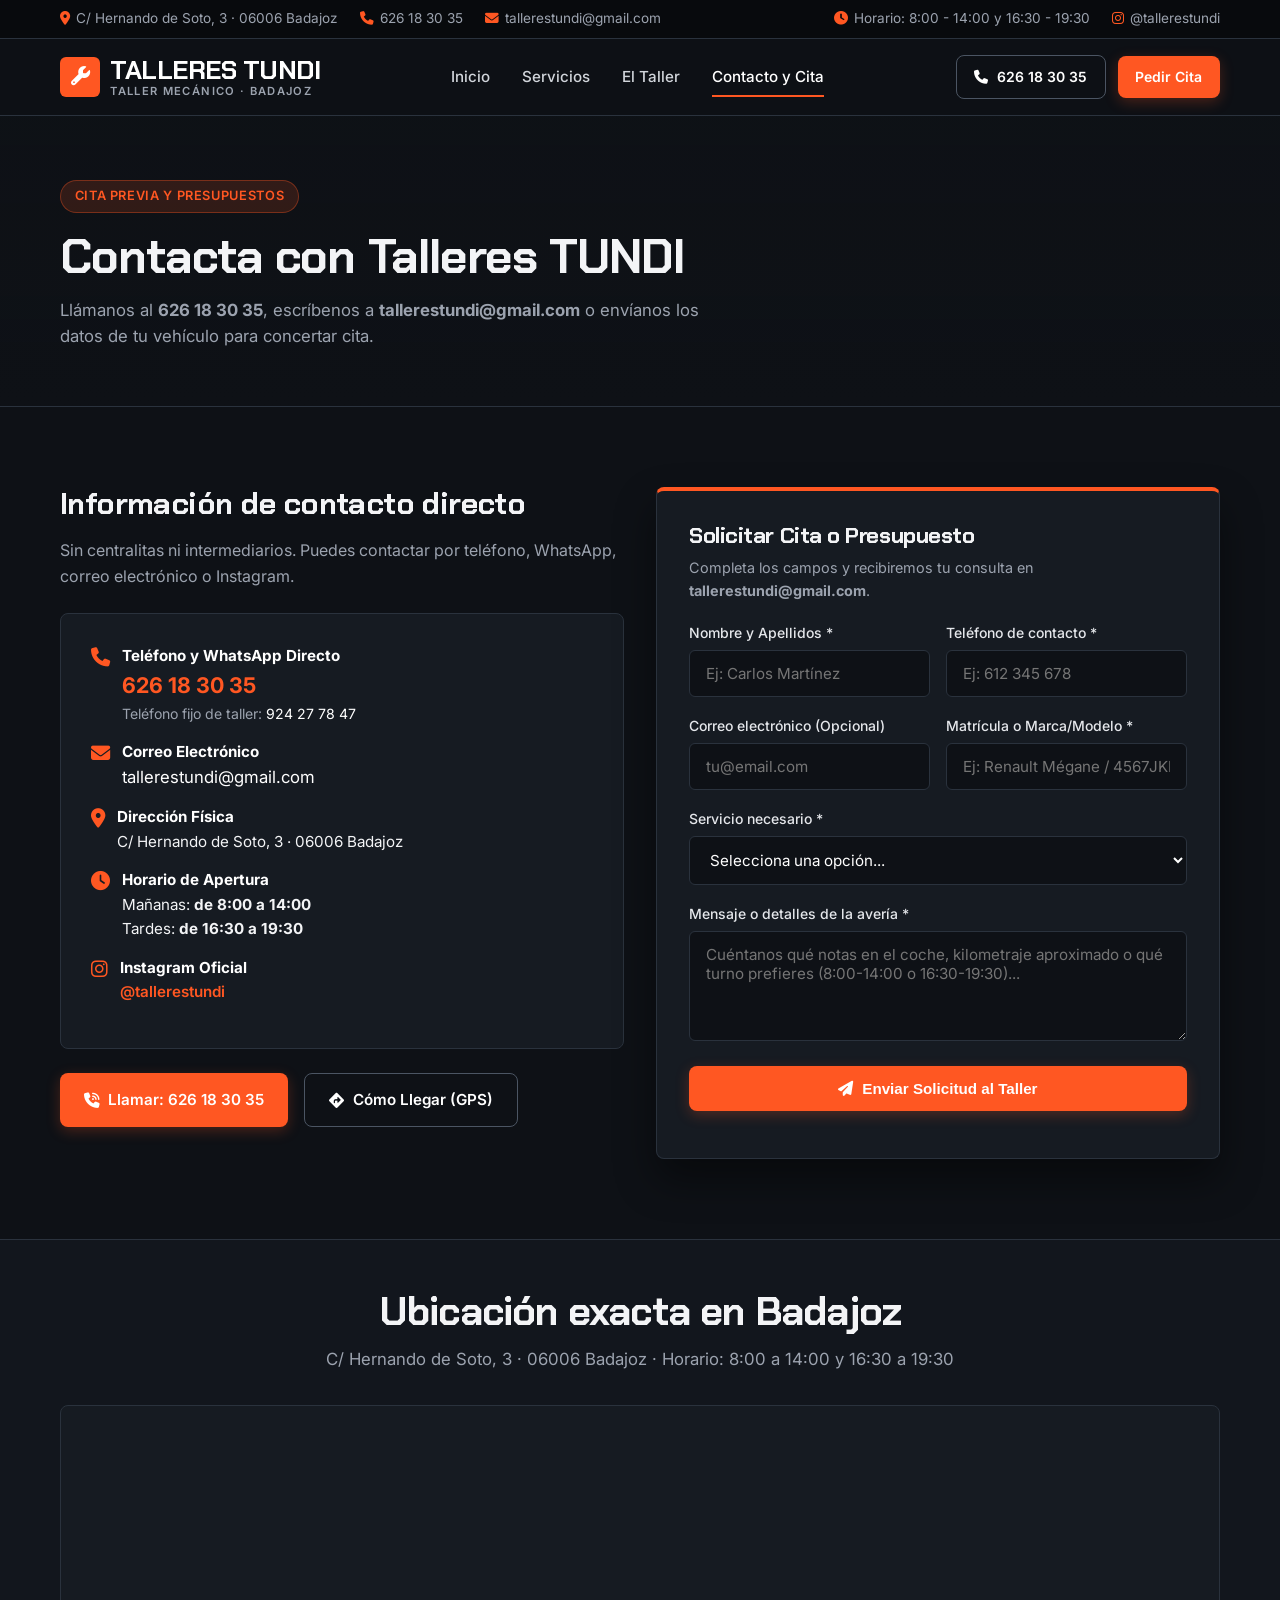
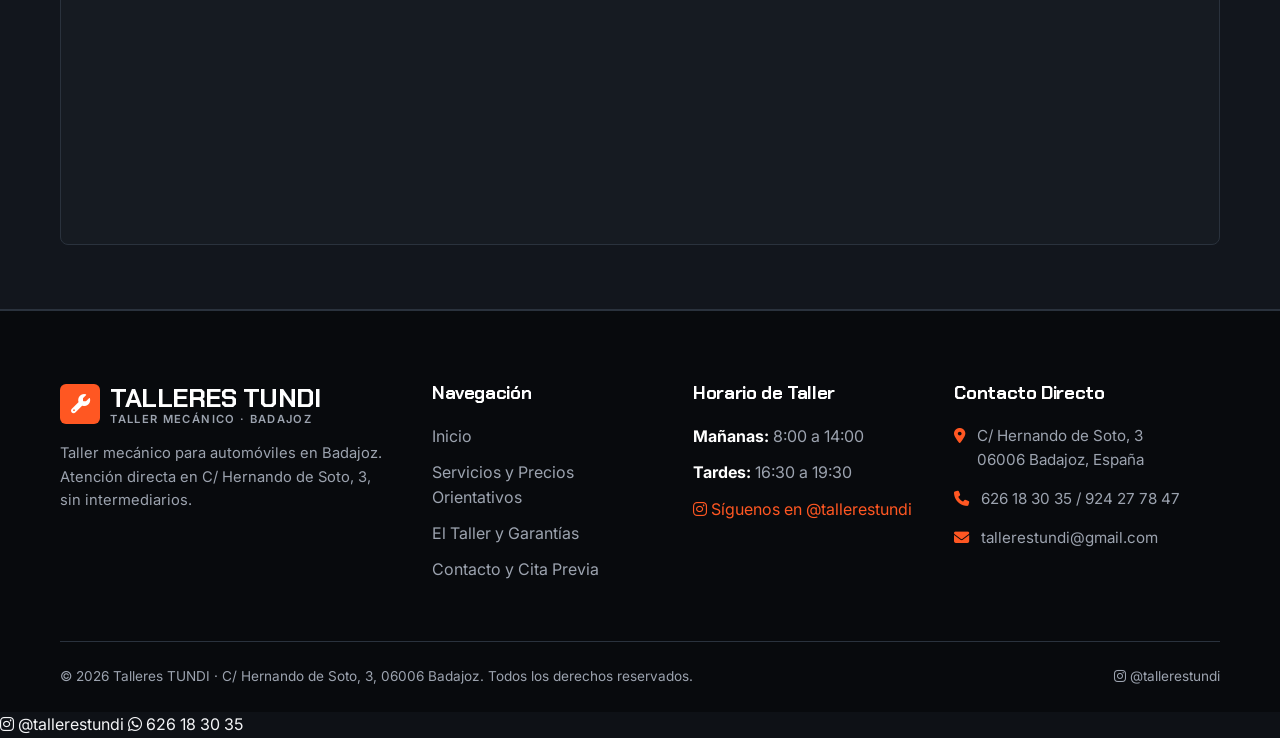
==== commit 7f5d538b: "Update contacto.html" ====
--- a/contacto.html
+++ b/contacto.html
@@ -9,7 +9,7 @@
   <link rel="preconnect" href="https://fonts.gstatic.com" crossorigin>
   <link href="https://fonts.googleapis.com/css2?family=Chakra+Petch:wght@600;700&family=Inter:wght@400;500;600;700&display=swap" rel="stylesheet">
   <link rel="stylesheet" href="https://cdnjs.cloudflare.com/ajax/libs/font-awesome/6.5.1/css/all.min.css">
-  <link rel="stylesheet" href="styles.css">
+  <link rel="stylesheet" href="styles.css?v=3">
 </head>
 <body>
 
@@ -279,14 +279,14 @@
   </footer>
 
   <!-- Botones Flotantes Instagram y WhatsApp -->
-  <div class="floating-social-group">
-    <a href="https://www.instagram.com/tallerestundi/" target="_blank" rel="noopener" class="float-btn instagram-float" aria-label="Seguir a Talleres TUNDI en Instagram">
-      <span class="float-tooltip">Síguenos: @tallerestundi</span>
+  <div class="tundi-floating-bar">
+    <a href="https://www.instagram.com/tallerestundi/" target="_blank" rel="noopener" class="tundi-pill tundi-pill-ig" aria-label="Instagram @tallerestundi">
       <i class="fa-brands fa-instagram"></i>
+      <span>@tallerestundi</span>
     </a>
-    <a href="https://wa.me/34626183035?text=Hola%20Talleres%20TUNDI,%20quisiera%20pedir%20cita%20previa%20para%20revisar%20mi%20coche." target="_blank" rel="noopener" class="float-btn whatsapp-float" aria-label="Contactar por WhatsApp">
-      <span class="float-tooltip">WhatsApp: 626 18 30 35</span>
+    <a href="https://wa.me/34626183035?text=Hola%20Talleres%20TUNDI,%20quisiera%20pedir%20cita%20previa%20para%20revisar%20mi%20coche." target="_blank" rel="noopener" class="tundi-pill tundi-pill-wa" aria-label="WhatsApp 626 18 30 35">
       <i class="fa-brands fa-whatsapp"></i>
+      <span>626 18 30 35</span>
     </a>
   </div>
 
--- a/styles.css
+++ b/styles.css
@@ -737,72 +737,82 @@
 }
 
 /* ==========================================================================
-   BOTONES FLOTANTES (INSTAGRAM & WHATSAPP)
+   BOTONES FLOTANTES (INSTAGRAM & WHATSAPP) - BLINDADOS
    ========================================================================== */
 .floating-social-group {
-  position: fixed;
-  bottom: 24px;
-  right: 24px;
-  z-index: 1000;
-  display: flex;
-  flex-direction: column;
-  gap: 14px;
-  align-items: center;
+  position: fixed !important;
+  bottom: 24px !important;
+  right: 24px !important;
+  z-index: 9999 !important;
+  display: flex !important;
+  flex-direction: column !important;
+  gap: 14px !important;
+  align-items: center !important;
 }
 
 .float-btn {
-  position: relative;
-  color: #fff;
-  width: 58px;
-  height: 58px;
-  border-radius: 50%;
-  display: flex;
-  align-items: center;
-  justify-content: center;
-  font-size: 1.75rem;
+  position: relative !important;
+  color: #ffffff !important;
+  width: 58px !important;
+  height: 58px !important;
+  min-width: 58px !important;
+  min-height: 58px !important;
+  border-radius: 50% !important;
+  display: flex !important;
+  align-items: center !important;
+  justify-content: center !important;
+  font-size: 1.75rem !important;
+  text-decoration: none !important;
   transition: var(--transition);
 }
 
 .instagram-float {
-  background: radial-gradient(circle at 30% 107%, #fdf497 0%, #fdf497 5%, #fd5949 45%, #d6249f 60%, #285AEB 90%);
-  box-shadow: 0 8px 25px rgba(214, 36, 159, 0.4);
+  background: radial-gradient(circle at 30% 107%, #fdf497 0%, #fdf497 5%, #fd5949 45%, #d6249f 60%, #285AEB 90%) !important;
+  box-shadow: 0 8px 25px rgba(214, 36, 159, 0.45) !important;
 }
 
 .instagram-float:hover {
   transform: scale(1.08);
-  box-shadow: 0 10px 28px rgba(214, 36, 159, 0.6);
+  box-shadow: 0 10px 28px rgba(214, 36, 159, 0.65) !important;
 }
 
 .whatsapp-float {
-  background-color: var(--whatsapp);
-  box-shadow: 0 8px 25px rgba(37, 211, 102, 0.4);
+  background-color: #25d366 !important;
+  box-shadow: 0 8px 25px rgba(37, 211, 102, 0.45) !important;
   animation: pulse-wa 2.5s infinite;
 }
 
 .whatsapp-float:hover {
-  background-color: var(--whatsapp-hover);
+  background-color: #1ebe5d !important;
   transform: scale(1.08);
 }
 
-.float-tooltip {
-  position: absolute;
-  right: 70px;
-  background-color: #161b22;
-  color: #fff;
-  padding: 0.45rem 0.85rem;
-  border-radius: 6px;
-  font-size: 0.82rem;
-  font-weight: 600;
-  white-space: nowrap;
-  border: 1px solid var(--border-dark);
-  opacity: 0;
-  pointer-events: none;
+.float-tooltip,
+.whatsapp-tooltip {
+  position: absolute !important;
+  right: 70px !important;
+  top: 50% !important;
+  transform: translateY(-50%) !important;
+  background-color: #161b22 !important;
+  color: #ffffff !important;
+  padding: 0.45rem 0.85rem !important;
+  border-radius: 6px !important;
+  font-size: 0.82rem !important;
+  font-weight: 600 !important;
+  line-height: 1.2 !important;
+  white-space: nowrap !important;
+  border: 1px solid #2a323d !important;
+  opacity: 0 !important;
+  visibility: hidden !important;
+  pointer-events: none !important;
   transition: var(--transition);
-  box-shadow: 0 6px 16px rgba(0, 0, 0, 0.4);
-}
-
-.float-btn:hover .float-tooltip {
-  opacity: 1;
+  box-shadow: 0 6px 16px rgba(0, 0, 0, 0.45) !important;
+}
+
+.float-btn:hover .float-tooltip,
+.whatsapp-float:hover .whatsapp-tooltip {
+  opacity: 1 !important;
+  visibility: visible !important;
 }
 
 @keyframes pulse-wa {
@@ -861,13 +871,15 @@
     grid-template-columns: 1fr;
   }
   .floating-social-group {
-    bottom: 18px;
-    right: 18px;
-    gap: 10px;
+    bottom: 18px !important;
+    right: 18px !important;
+    gap: 10px !important;
   }
   .float-btn {
-    width: 52px;
-    height: 52px;
-    font-size: 1.55rem;
-  }
-}
+    width: 52px !important;
+    height: 52px !important;
+    min-width: 52px !important;
+    min-height: 52px !important;
+    font-size: 1.55rem !important;
+  }
+}
